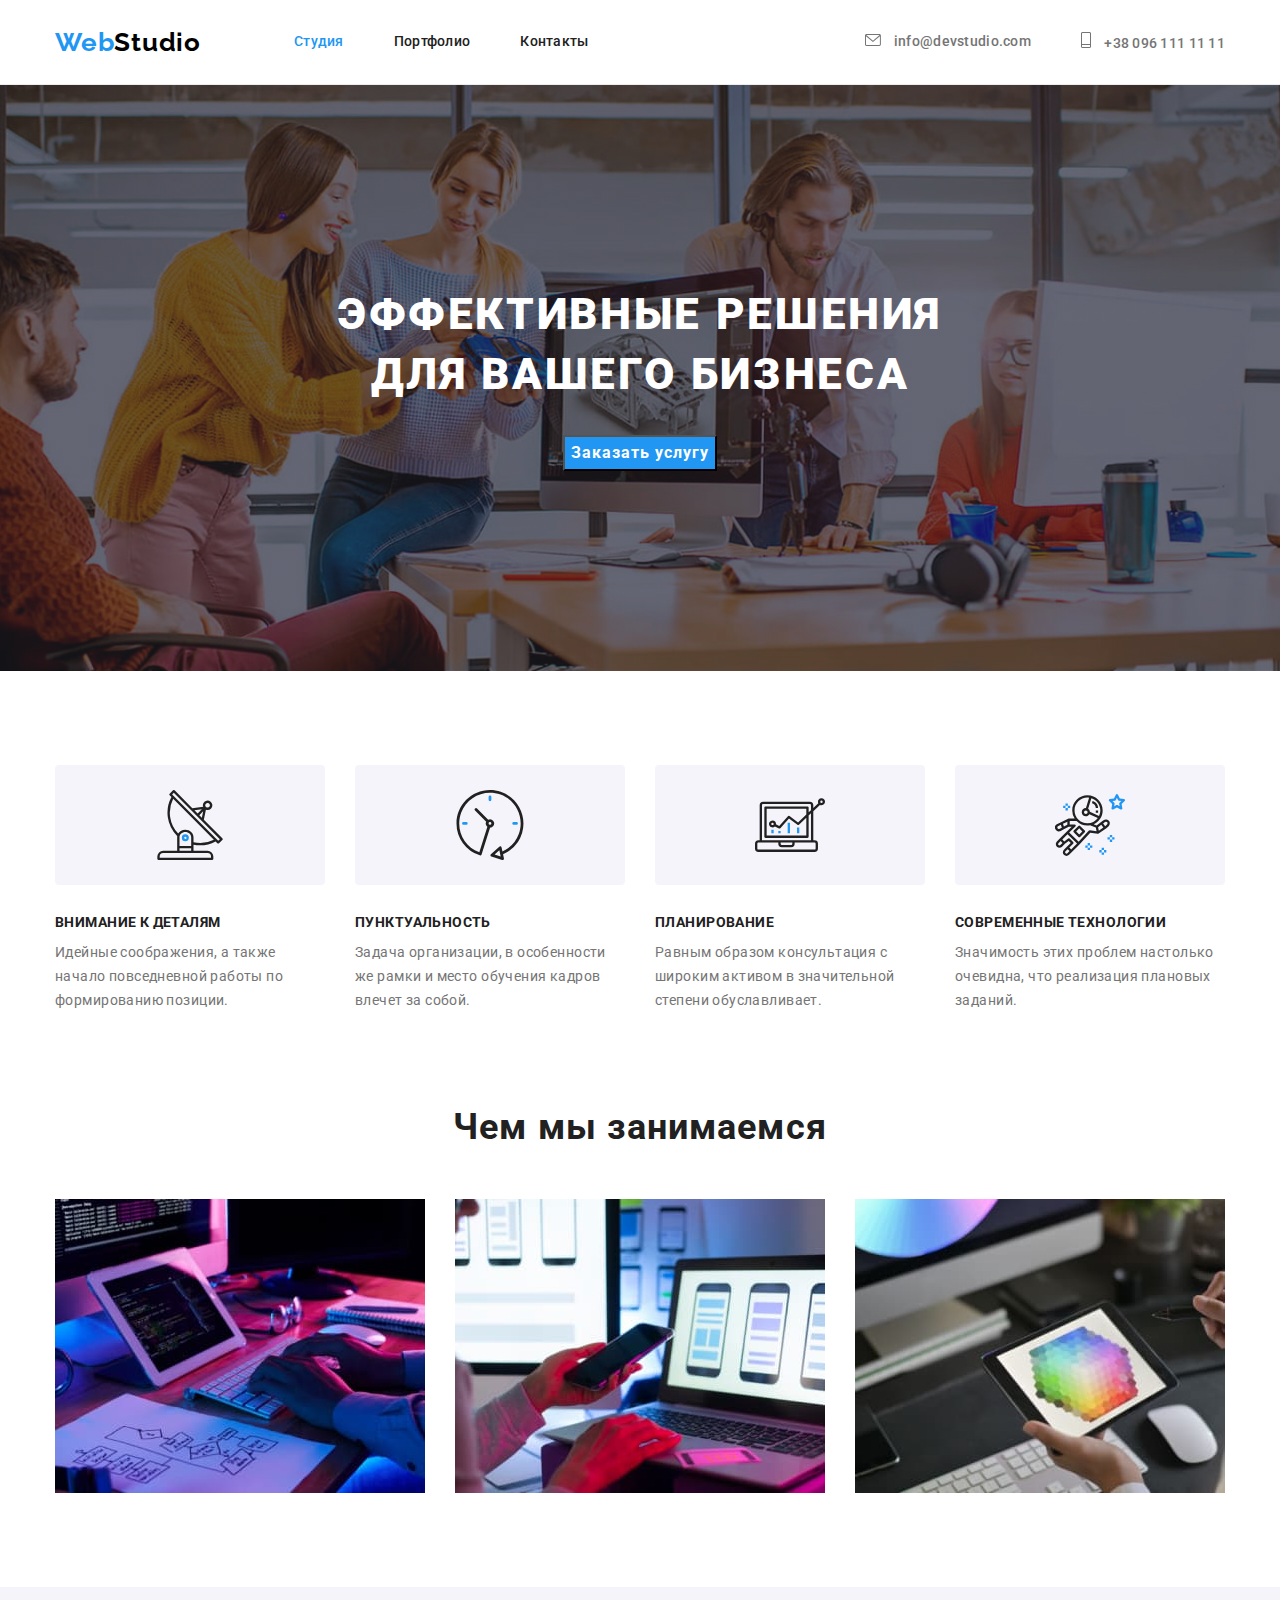
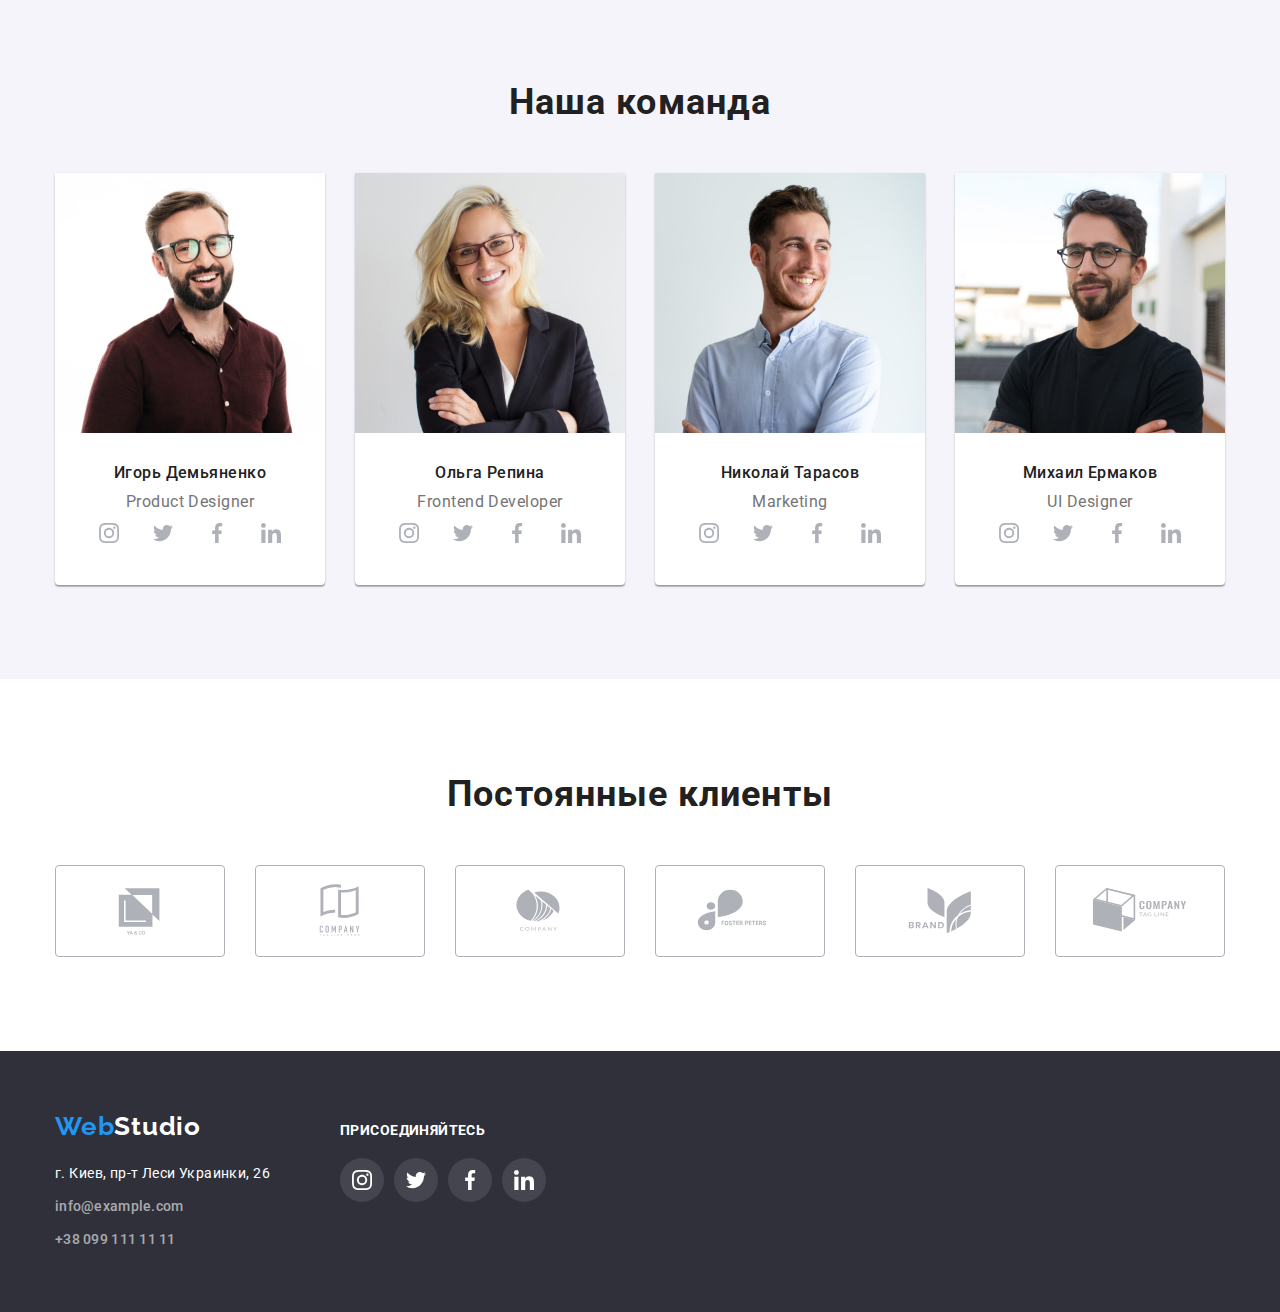
==== index.html @ 262cb68c "початковий" ====
<!DOCTYPE html>
<html lang="ru">
  <head>
    <meta charset="UTF-8" />
    <meta http-equiv="X-UA-Compatible" content="IE=edge" />
    <meta name="viewport" content="width=device-width, initial-scale=1.0" />
    <title>Студия</title>

    <link rel="preconnect" href="https://fonts.googleapis.com" />
    <link rel="preconnect" href="https://fonts.gstatic.com" crossorigin />
    <link
      href="https://fonts.googleapis.com/css2?family=Raleway:wght@700&family=Roboto:wght@400;500;700;900&display=swap"
      rel="stylesheet"
    />
    <link
      rel="stylesheet"
      href="https://cdnjs.cloudflare.com/ajax/libs/modern-normalize/1.1.0/modern-normalize.min.css"
    />
    <link rel="stylesheet" href="./css/styles.css" />
  </head>
  <body>
    <!--------- Header-------- -->
    <header class="header">
      <div class="container header-container">
        <a class="logo" href="./index.html"
          >Web<span class="web-header">Studio</span>
        </a>

        <nav class="header-nav">
          <ul class="site-nav">
            <li class="item-nav">
              <a class="link current" href="/">Студия</a>
            </li>
            <li class="item-nav">
              <a class="link" href="./portfolio.html">Портфолио</a>
            </li>
            <li class="item-nav"><a class="link" href="/">Контакты</a></li>
          </ul>
        </nav>

        <ul class="auth-cont">
          <li class="item-nav">
            <a class="link" href="info@devstudio.com">
              <svg class="auth-icon" width="16" height="12">
                <use href="./img/sprite.svg#envelope"></use>
              </svg>
              info@devstudio.com
            </a>
          </li>
          <li class="item-nav">
            <a class="link" href="/">
              <svg class="auth-icon" width="10" height="16">
                <use href="./img/sprite.svg#phone"></use>
              </svg>
              +38 096 111 11 11
            </a>
          </li>
        </ul>
      </div>
    </header>
    <!-------------- hero---------- -->
    <main>
      <section class="hero section">
        <div class="container">
          <h1 class="title-hero">Эффективные решения для вашего бизнеса</h1>
          <button class="btn-hero" type="button">Заказать услугу</button>
        </div>
      </section>

      <!-- -------Наши приимущества------- -->

      <section class="prior section">
        <div class="container">
          <!--скрити заголовок h2 за допомогою CSS-->
          <h2 class="hide">Наши приимущества</h2>
          <ul class="list">
            <li class="list__item">
              <div class="icon-bg">
                <svg class="icon-prior" width="70" height="70">
                  <use href="./img/sprite.svg#antenna"></use>
                </svg>
              </div>
              <h3 class="title-prior">Внимание к деталям</h3>
              <p class="title-description">
                Идейные соображения, а также начало повседневной работы по
                формированию позиции.
              </p>
            </li>
            <li class="list__item">
              <div class="icon-bg">
                <svg class="icon-prior" width="70" height="70">
                  <use href="./img/sprite.svg#clock"></use>
                </svg>
              </div>
              <h3 class="title-prior">Пунктуальность</h3>
              <p class="title-description">
                Задача организации, в особенности же рамки и место обучения
                кадров влечет за собой.
              </p>
            </li>
            <li class="list__item">
              <div class="icon-bg">
                <svg class="icon-prior" width="70" height="70">
                  <use href="./img/sprite.svg#diagram"></use>
                </svg>
              </div>
              <h3 class="title-prior">Планирование</h3>
              <p class="title-description">
                Равным образом консультация с широким активом в значительной
                степени обуславливает.
              </p>
            </li>
            <li class="list__item">
              <div class="icon-bg">
                <svg class="icon-prior" width="70" height="70">
                  <use href="./img/sprite.svg#astronaut"></use>
                </svg>
              </div>
              <h3 class="title-prior">Современные технологии</h3>
              <p class="title-description">
                Значимость этих проблем настолько очевидна, что реализация
                плановых заданий.
              </p>
            </li>
          </ul>
        </div>
      </section>
      <!---------  Чем мы занимаемся--------->
      <section class="our-work section">
        <div class="container">
          <h2 class="title-section">Чем мы занимаемся</h2>
          <ul class="list">
            <li class="item-title">
              <img
                src="./img/services/img1.jpeg"
                alt="Десктопные приложения"
                width="370"
              />
            </li>
            <li class="item-title">
              <img
                src="./img/services/img2.jpeg"
                alt="Мобильные приложения"
                width="370"
              />
            </li>
            <li class="item-title">
              <img
                src="./img/services/img3.jpeg"
                alt="Дизайнерские решения"
                width="370"
              />
            </li>
          </ul>
        </div>
      </section>
      <!-- -----------Наша команда---------- -->
      <section class="team">
        <div class="container">
          <h2 class="title-section">Наша команда</h2>
          <ul class="list">
            <li class="item-team">
              <img
                class="img-item-team"
                src="./img/team/pd.jpeg"
                alt="фото Игоря Демьяненко"
                width="270"
              />
              <div class="name-position">
                <h3 class="team-name">Игорь Демьяненко</h3>
                <p class="position" lang="en">Product Designer</p>
                <ul class="socials list">
                  <li class="socials-item">
                    <a
                      class="socials-link socials-link-instagram link"
                      href=""
                      aria-label="Instagram"
                    >
                      <svg class="socials-icon" width="20" height="20">
                        <use href="./img/sprite.svg#instagram"></use>
                      </svg>
                    </a>
                  </li>
                  <li class="socials-item">
                    <a
                      class="socials-link socials-link-twitter link"
                      href=""
                      aria-label="Twitter"
                    >
                      <svg class="socials-icon" width="20" height="20">
                        <use href="./img/sprite.svg#twitter"></use>
                      </svg>
                    </a>
                  </li>
                  <li class="socials-item">
                    <a
                      class="socials-link socials-link-facebook link"
                      href=""
                      aria-label="Facebook"
                    >
                      <svg class="socials-icon" width="20" height="20">
                        <use href="./img/sprite.svg#facebook"></use>
                      </svg>
                    </a>
                  </li>
                  <li class="socials-item">
                    <a
                      class="socials-link socials-link-linkedin link"
                      href=""
                      aria-label="Linkedin"
                    >
                      <svg class="socials-icon" width="20" height="20">
                        <use href="./img/sprite.svg#linkedin"></use>
                      </svg>
                    </a>
                  </li>
                </ul>
              </div>
            </li>
            <li class="item-team">
              <img
                class="img-item-team"
                src="./img/team/fd.jpeg"
                alt="фото Ольги Репиной"
                width="270"
              />
              <div class="name-position">
                <h3 class="team-name">Ольга Репина</h3>
                <p class="position" lang="en">Frontend Developer</p>
                <ul class="socials list">
                  <li class="socials-item">
                    <a
                      class="socials-link socials-link-instagram link"
                      href=""
                      aria-label="Instagram"
                    >
                      <svg class="socials-icon" width="20" height="20">
                        <use href="./img/sprite.svg#instagram"></use>
                      </svg>
                    </a>
                  </li>
                  <li class="socials-item">
                    <a
                      class="socials-link socials-link-twitter link"
                      href=""
                      aria-label="Twitter"
                    >
                      <svg class="socials-icon" width="20" height="20">
                        <use href="./img/sprite.svg#twitter"></use>
                      </svg>
                    </a>
                  </li>
                  <li class="socials-item">
                    <a
                      class="socials-link socials-link-facebook link"
                      href=""
                      aria-label="Facebook"
                    >
                      <svg class="socials-icon" width="20" height="20">
                        <use href="./img/sprite.svg#facebook"></use>
                      </svg>
                    </a>
                  </li>
                  <li class="socials-item">
                    <a
                      class="socials-link socials-link-linkedin link"
                      href=""
                      aria-label="Linkedin"
                    >
                      <svg class="socials-icon" width="20" height="20">
                        <use href="./img/sprite.svg#linkedin"></use>
                      </svg>
                    </a>
                  </li>
                </ul>
              </div>
            </li>
            <li class="item-team">
              <img
                class="img-item-team"
                src="./img/team/mk.jpeg"
                alt="фото Николая Тарасова"
                width="270"
              />
              <div class="name-position">
                <h3 class="team-name">Николай Тарасов</h3>
                <p class="position" lang="en">Marketing</p>
                <ul class="socials list">
                  <li class="socials-item">
                    <a
                      class="socials-link socials-link-instagram link"
                      href=""
                      aria-label="Instagram"
                    >
                      <svg class="socials-icon" width="20" height="20">
                        <use href="./img/sprite.svg#instagram"></use>
                      </svg>
                    </a>
                  </li>
                  <li class="socials-item">
                    <a
                      class="socials-link socials-link-twitter link"
                      href=""
                      aria-label="Twitter"
                    >
                      <svg class="socials-icon" width="20" height="20">
                        <use href="./img/sprite.svg#twitter"></use>
                      </svg>
                    </a>
                  </li>
                  <li class="socials-item">
                    <a
                      class="socials-link socials-link-facebook link"
                      href=""
                      aria-label="Facebook"
                    >
                      <svg class="socials-icon" width="20" height="20">
                        <use href="./img/sprite.svg#facebook"></use>
                      </svg>
                    </a>
                  </li>
                  <li class="socials-item">
                    <a
                      class="socials-link socials-link-linkedin link"
                      href=""
                      aria-label="Linkedin"
                    >
                      <svg class="socials-icon" width="20" height="20">
                        <use href="./img/sprite.svg#linkedin"></use>
                      </svg>
                    </a>
                  </li>
                </ul>
              </div>
            </li>
            <li class="item-team">
              <img
                class="img-item-team"
                src="./img/team/ui.jpeg"
                alt="фото Михаила Ермакова"
                width="270"
              />
              <div class="name-position">
                <h3 class="team-name">Михаил Ермаков</h3>
                <p class="position" lang="en">UI Designer</p>
                <ul class="socials list">
                  <li class="socials-item">
                    <a
                      class="socials-link socials-link-instagram link"
                      href=""
                      aria-label="Instagram"
                    >
                      <svg class="socials-icon" width="20" height="20">
                        <use href="./img/sprite.svg#instagram"></use>
                      </svg>
                    </a>
                  </li>
                  <li class="socials-item">
                    <a
                      class="socials-link socials-link-twitter link"
                      href=""
                      aria-label="Twitter"
                    >
                      <svg class="socials-icon" width="20" height="20">
                        <use href="./img/sprite.svg#twitter"></use>
                      </svg>
                    </a>
                  </li>
                  <li class="socials-item">
                    <a
                      class="socials-link socials-link-facebook link"
                      href=""
                      aria-label="Facebook"
                    >
                      <svg class="socials-icon" width="20" height="20">
                        <use href="./img/sprite.svg#facebook"></use>
                      </svg>
                    </a>
                  </li>
                  <li class="socials-item">
                    <a
                      class="socials-link socials-link-linkedin link"
                      href=""
                      aria-label="Linkedin"
                    >
                      <svg class="socials-icon" width="20" height="20">
                        <use href="./img/sprite.svg#linkedin"></use>
                      </svg>
                    </a>
                  </li>
                </ul>
              </div>
            </li>
          </ul>
        </div>
      </section>
      <!-- Постоянные клиенты -->
      <section class="clients section">
        <div class="container">
          <h2 class="title-section">Постоянные клиенты</h2>
          <ul class="clients-list list">
            <li class="clients-item">
              <a class="clients-link link" href="">
                <svg class="clients-logo" width="106" height="60">
                  <use href="./img/sprite.svg#logo"></use>
                </svg>
              </a>
            </li>
            <li class="clients-item">
              <a class="clients-link link" href="">
                <svg class="clients-logo" width="106" height="60">
                  <use href="./img/sprite.svg#logo1"></use>
                </svg>
              </a>
            </li>
            <li class="clients-item">
              <a class="clients-link link" href="">
                <svg class="clients-logo" width="106" height="60">
                  <use href="./img/sprite.svg#logo2"></use>
                </svg>
              </a>
            </li>
            <li class="clients-item">
              <a class="clients-link link" href="">
                <svg class="clients-logo" width="106" height="60">
                  <use href="./img/sprite.svg#logo3"></use>
                </svg>
              </a>
            </li>
            <li class="clients-item">
              <a class="clients-link link" href="">
                <svg class="clients-logo" width="106" height="60">
                  <use href="./img/sprite.svg#logo4"></use>
                </svg>
              </a>
            </li>
            <li class="clients-item">
              <a class="clients-link link" href="">
                <svg class="clients-logo" width="106" height="60">
                  <use href="./img/sprite.svg#logo5"></use>
                </svg>
              </a>
            </li>
          </ul>
        </div>
      </section>
    </main>
    <!-- ------Footer------ -->
    <footer class="footer">
      <div class="container footer-flex">
        <div class="footer-contacts">
          <a class="logo down" href="/"
            >Web<span class="web-footer">Studio</span>
          </a>

          <address class="address">г. Киев, пр-т Леси Украинки, 26</address>

          <ul class="footer-link">
            <li class="item-footer">
              <a class="link" href="info@example.com">info@example.com</a>
            </li>
            <li class="item-footer">
              <a class="link" href="tel:+380991111111">+38 099 111 11 11</a>
            </li>
          </ul>
        </div>
        <div class="footer-social">
          <p class="footer-text">ПРИСОЕДИНЯЙТЕСЬ</p>
          <ul class="footer-social-list list">
            <li class="footer-socials-item">
              <a
                class="socials-link socials-link-instagram link"
                href=""
                aria-label="Instagram"
              >
                <svg class="footer-socials-icon" width="20" height="20">
                  <use href="./img/sprite.svg#instagram"></use>
                </svg>
              </a>
            </li>
            <li class="footer-socials-item">
              <a
                class="socials-link socials-link-twitter link"
                href=""
                aria-label="Twitter"
              >
                <svg class="footer-socials-icon" width="20" height="20">
                  <use href="./img/sprite.svg#twitter"></use>
                </svg>
              </a>
            </li>
            <li class="footer-socials-item">
              <a
                class="socials-link socials-link-facebook link"
                href=""
                aria-label="Facebook"
              >
                <svg class="footer-socials-icon" width="20" height="20">
                  <use href="./img/sprite.svg#facebook"></use>
                </svg>
              </a>
            </li>
            <li class="footer-socials-item">
              <a
                class="socials-link socials-link-linkedin link"
                href=""
                aria-label="Linkedin"
              >
                <svg class="footer-socials-icon" width="20" height="20">
                  <use href="./img/sprite.svg#linkedin"></use>
                </svg>
              </a>
            </li>
          </ul>
        </div>
      </div>
    </footer>
  </body>
</html>
---- css/styles.css ----
:root {
  --primary-text-color: #212121;
  --secondary-text-color: #757575;
  --accent-color: #2196f3;
  --main-bg: #ffffff;
  --secondary-light-bg: #f5f4fa;
  --icon-color: #afb1b8;
}

body {
  background: #fff;
  color: var(--primary-text-color);
  font-family: "Roboto", sans-serif;
}

h1,
h2,
h3,
h4,
h5,
h6,
ul,
p {
  margin: 0;
  padding: 0;
}
ul {
  list-style: none;
}
img {
  display: block;
  max-width: 100%;
  height: auto;
}

/* 
 основний колір тексту #212121 
 вторичний колір тексту #757575
 основний фон білий #FFFFFF
 акцент #2196F3
 колір футера контактів #FFFFFF99 
 фон герой #2F303A;
 фон хедер #FFFFFF;
 основний фон(наша команда)  #F5F4FA
 фон футер  #2F303A
 фон іконки: #AFB1B8;

 font-family: 'Raleway', sans-serif;

 address: rgba(255, 255, 255, 0.6);

 */

.container {
  width: 1200px;

  padding-left: 15px;
  padding-right: 15px;

  margin-left: auto;
  margin-right: auto;
}

/* ******** Header *********/
.header {
  border-bottom: 1px solid #ececec;
}

.header-container {
  display: flex;
  align-items: center;
}
.logo {
  font-family: "Raleway";
  font-weight: 700;
  font-size: 26px;
  line-height: 1.19;
  letter-spacing: 0.03em;
  color: var(--accent-color);
  text-decoration: none;
  margin-right: 93px;
}

.site-nav {
  display: flex;
  align-items: center;
}

.item-nav {
  margin-right: 50px;
}
.item-nav .link {
  display: inline-block;
  padding: 32px 0;
}
.item-nav:last-child {
  margin-right: 0;
}

.auth-cont {
  display: flex;
  align-items: center;
  margin-left: auto;
}
.auth-icon {
  margin-right: 10px;
  fill: currentColor;
}
/* ********Sections********* */
.section {
  padding: 94px 0;
}

.link {
  font-family: inherit;

  font-weight: 500;
  font-size: 14px;
  line-height: 1.14;
  letter-spacing: 0.02em;

  color: var(--primary-text-color);
  text-decoration: none;
}

.auth-cont .link {
  color: var(--secondary-text-color);
}
.site-nav .link.current {
  color: var(--accent-color);
}
/* **********Hero*********** */
.hero {
  background-color: #2f303a;
  padding: 200px 0;
  text-align: center;
  max-width: 1600px;
  height: auto;
  margin-left: auto;
  margin-right: auto;

  background-image: linear-gradient(
      to right,
      rgba(47, 48, 58, 0.4),
      rgba(47, 48, 58, 0.4)
    ),
    url(../img/hero/bg-hero.jpeg);

  background-repeat: no-repeat;
  background-position: center;
  background-size: cover;
}

.hero .container {
  color: #ffffff;
}

.title-hero {
  max-width: 696px;
  font-weight: 900;
  font-size: 44px;
  line-height: 1.36;

  letter-spacing: 0.06em;
  text-transform: uppercase;

  margin-bottom: 30px;

  margin-right: auto;
  margin-left: auto;
}
/* ********Button hero******** */
.btn-hero {
  color: #ffffff;
  background-color: var(--accent-color);
  font-weight: 700;
  font-size: 16px;
  line-height: 1.88;
  letter-spacing: 0.06em;
}
.btn-hero:hover {
  background: #188ce8;
}
.btn-hero:focus {
  background: #188ce8;
}
.hide {
  display: none;
}
/* ********* Наши приимущества ************ */
.prior {
  font-size: 14px;
  line-height: 1.14;
  letter-spacing: 0.03em;
  padding-bottom: 0;
}
.list {
  display: flex;
}

.list__item {
  width: 25%;
  margin-right: 30px;
}
.list__item:last-child {
  margin-right: 0;
}

.icon-bg {
  height: 120px;
  background-color: var(--secondary-light-bg);
  margin-bottom: 30px;
  display: flex;
  align-items: center;
  justify-content: center;
  border-radius: 4px;
}

.list li .title-prior {
  font-weight: 700;

  text-transform: uppercase;

  font-size: 14px;
  line-height: 1.14;
  letter-spacing: 0.03em;
  margin-bottom: 10px;
}
.title-description {
  line-height: 1.71;
  color: var(--secondary-text-color);
}
/* **********Чем мы занимаемся********** */
.title-section {
  font-weight: 700;
  line-height: 1.17;
  text-align: center;
  letter-spacing: 0.03em;
  font-size: 36px;
  margin-bottom: 50px;
}

.item-title {
  margin-right: 30px;
}
.item-title:last-child {
  margin-right: 0;
}
/* *********Наша команда********** */
.team {
  background: var(--secondary-light-bg);
  font-size: 16px;
  line-height: 1.19;

  letter-spacing: 0.03em;
  padding: 94px 0;
}
.name-position {
  padding-top: 30px;
  padding-bottom: 30px;
}

.team-name {
  font-weight: 500;
  font-size: 16px;
  line-height: 1.19;

  text-align: center;
  letter-spacing: 0.03em;
  margin-bottom: 10px;
}
.position {
  color: var(--secondary-text-color);
  line-height: 1.19;

  text-align: center;
  letter-spacing: 0.03em;
}
.item-team {
  background: #ffffff;
  box-shadow: 0px 1px 3px rgba(0, 0, 0, 0.12), 0px 1px 1px rgba(0, 0, 0, 0.14),
    0px 2px 1px rgba(0, 0, 0, 0.2);
  border-radius: 0px 0px 4px 4px;

  margin-right: 30px;
}
.item-team:last-child {
  margin-right: 0;
}
.socials {
  display: flex;
  justify-content: center;
}

.socials-item:not(:last-child) {
  margin-right: 10px;
}

.socials-link {
  display: flex;
  width: 100%;
  align-items: center;
  justify-content: center;
  fill: var(--icon-color);

  width: 44px;
  height: 44px;
  display: flex;
  background-color: rgba(255, 255, 255, 0.1);
  border-radius: 50%;
  justify-content: center;
  align-items: center;
}

.socials-item {
  display: flex;
  justify-content: center;
  align-items: center;
  width: 44px;
  height: 44px;
  padding: 0px;
  border: none;

  background-color: var(--main-bg);
  border-radius: 50%;

  background-repeat: no-repeat;
  background-size: 20px;
  background-position: center;
  color: var(--icon-color);
}

.socials-icon {
  fill: var(--icon-color);
}

.socials-link:hover,
.socials-link:focus {
  background-color: var(--accent-color);
}

.socials-link:hover .socials-icon,
.socials-link:focus .socials-icon {
  fill: var(--main-bg);
}

/***** Постоянные клиенты ******/
.clients-list {
  display: flex;
}

.clients-item:not(:last-child) {
  margin-right: 30px;
}

.clients-link {
  display: flex;
  width: 170px;
  height: 92px;
  justify-content: center;
  align-items: center;
  color: var(--icon-color);
  border: 1px solid var(--icon-color);
  border-radius: 4px;
  cursor: pointer;
}

.clients-logo {
  width: 106px;
  height: 60px;
  fill: currentColor;
}

.clients-link:hover,
.clients-link:focus {
  color: var(--accent-color);
  border: 1px solid var(--accent-color);
}
/* ***********Footer********* */
.footer {
  background-color: #2f303a;
  font-size: 14px;
  line-height: 1.71;

  letter-spacing: 0.03em;
  padding-top: 60px;
  padding-bottom: 60px;
}
.footer-flex {
  display: flex;
  align-items: baseline;
}
.footer-text {
  font-weight: 700;

  line-height: 1.16;
  text-transform: uppercase;
  color: #ffffff;
  margin-bottom: 20px;
}
.footer-social {
  margin-left: 70px;
}

.footer-social-list {
  display: flex;
  justify-content: center;
}

.footer-socials-item:not(:last-child) {
  margin-right: 10px;
}
.footer-socials-icon {
  width: 20px;
  height: 20px;
  fill: #ffffff;
}
.web-header {
  color: #000000;
}
.web-footer {
  color: #ffffff;
}
.down {
  display: block;
  margin-bottom: 20px;
  margin-right: 0;
}
.footer-link .link {
  color: rgba(255, 255, 255, 0.6);
}
.address {
  font-style: normal;
  font-weight: 400;
  color: #ffffff;
  margin-bottom: 9px;
}

.item-footer:not(:last-child) {
  margin-bottom: 9px;
}

.link:hover {
  color: var(--accent-color);
}
.link:focus {
  color: var(--accent-color);
}

/* ******Портфоліо***** */
.btn {
  color: var(--primary-text-color);
  cursor: pointer;
  background-color: #f5f4fa;

  border-radius: 4px;
  font-family: inherit;
  font-weight: 500;
  font-size: 16px;
  line-height: 1.6;

  letter-spacing: 0.03em;
  padding: 6px 22px;
  border: none;
}

.btn:hover {
  color: #ffffff;
  background-color: var(--accent-color);
  box-shadow: 0px 4px 4px rgba(0, 0, 0, 0.15);
}

.btn:focus {
  color: #ffffff;
  background-color: var(--accent-color);
  box-shadow: 0px 4px 4px rgba(0, 0, 0, 0.15);
}

.btn-list {
  display: flex;
  justify-content: center;
  margin-bottom: 50px;
}
.btn-list .item-btn {
  margin-right: 8px;
}
.btn-list .item-btn:last-child {
  margin-right: 0;
}
.example {
  font-weight: 700;
  font-size: 18px;
  line-height: 2;
  letter-spacing: 0.06em;
}
.example-name {
  line-height: 1.9;
  letter-spacing: 0.03em;
  margin-top: 4px;

  color: var(--secondary-text-color);
}
.list-works {
  display: flex;
  flex-wrap: wrap;
  margin-top: -30px;
  margin-left: -30px;
}

.work-example {
  flex-basis: calc(100% / 3-30px);
  margin-top: 30px;
  margin-left: 30px;
}
.work-example-link {
  display: block;
}
.work-example-link:hover,
.work-example-link:focus {
  box-shadow: 0px 1px 1px rgba(0, 0, 0, 0.12), 0px 4px 4px rgba(0, 0, 0, 0.06),
    1px 4px 6px rgba(0, 0, 0, 0.16);
}
.card-content {
  padding: 20px 24px;
  border-right: 1px solid #eeeeee;
  border-left: 1px solid #eeeeee;
  border-bottom: 1px solid #eeeeee;
}
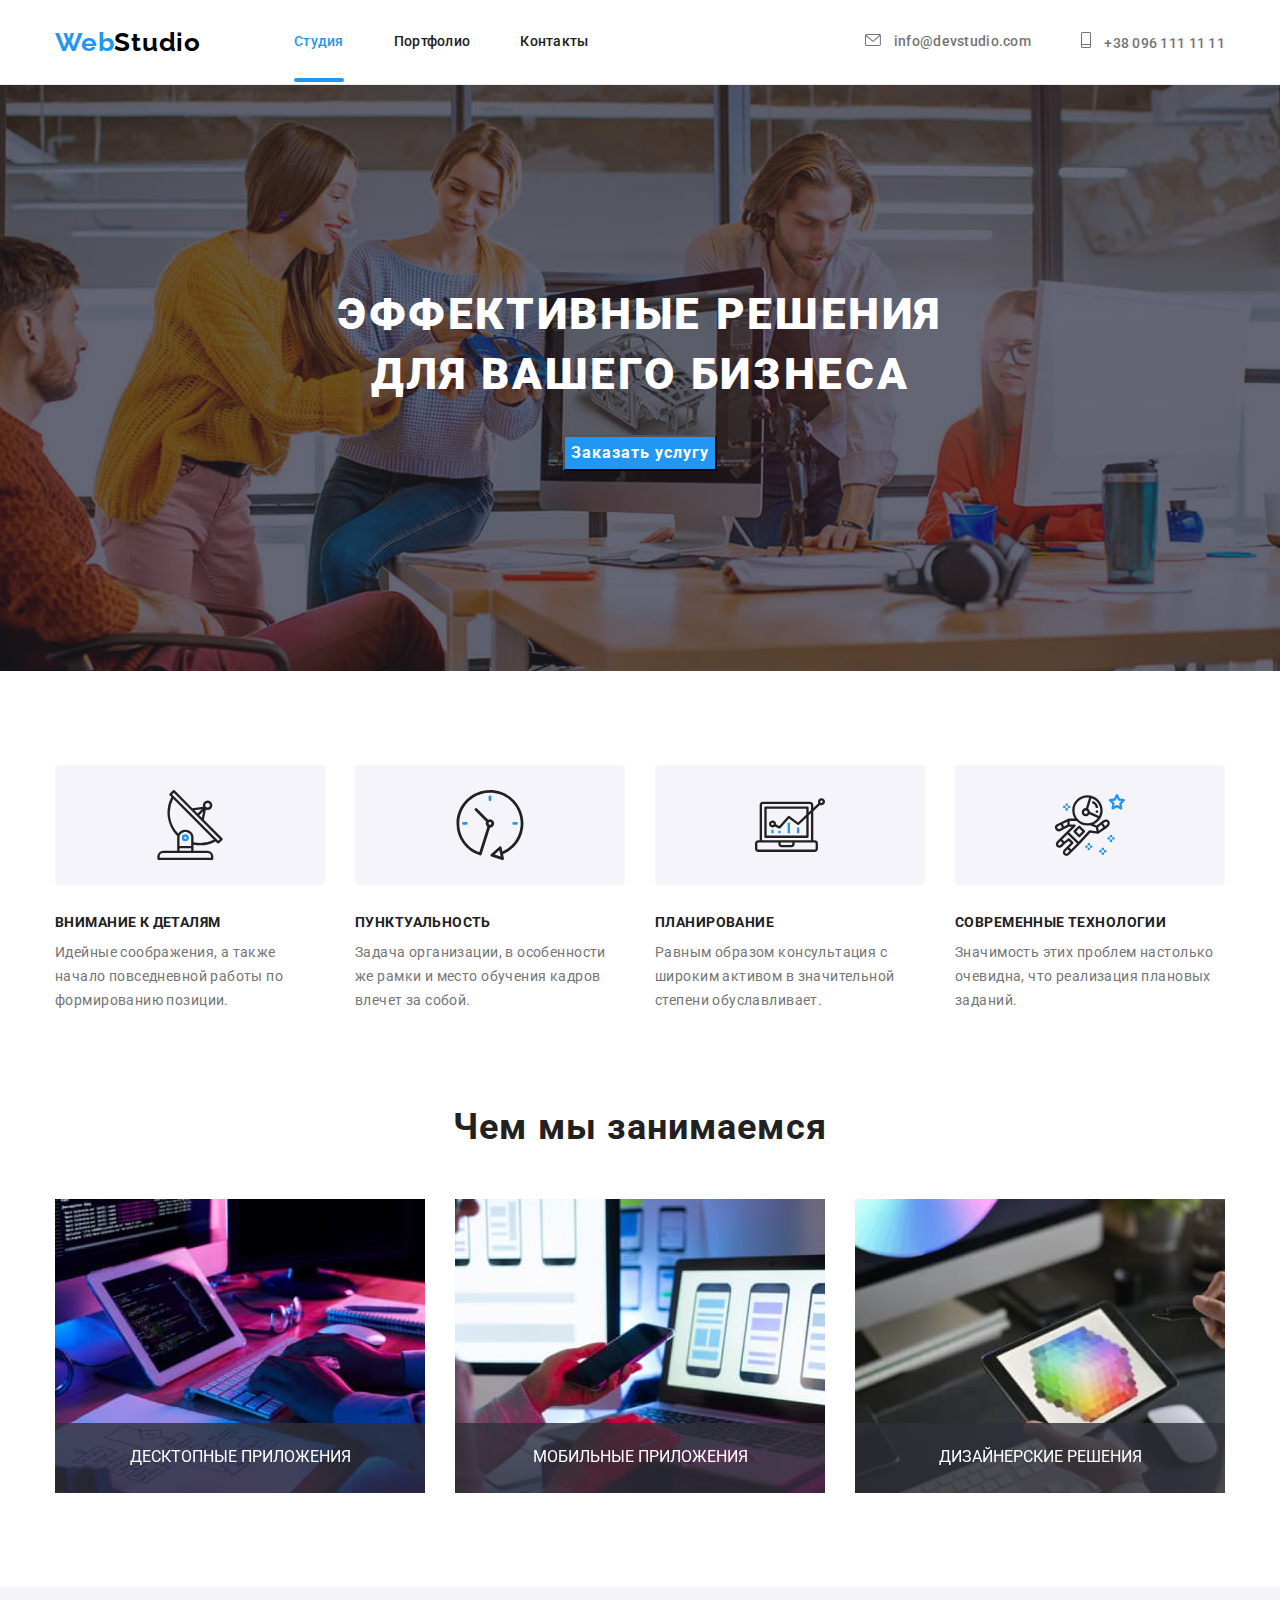
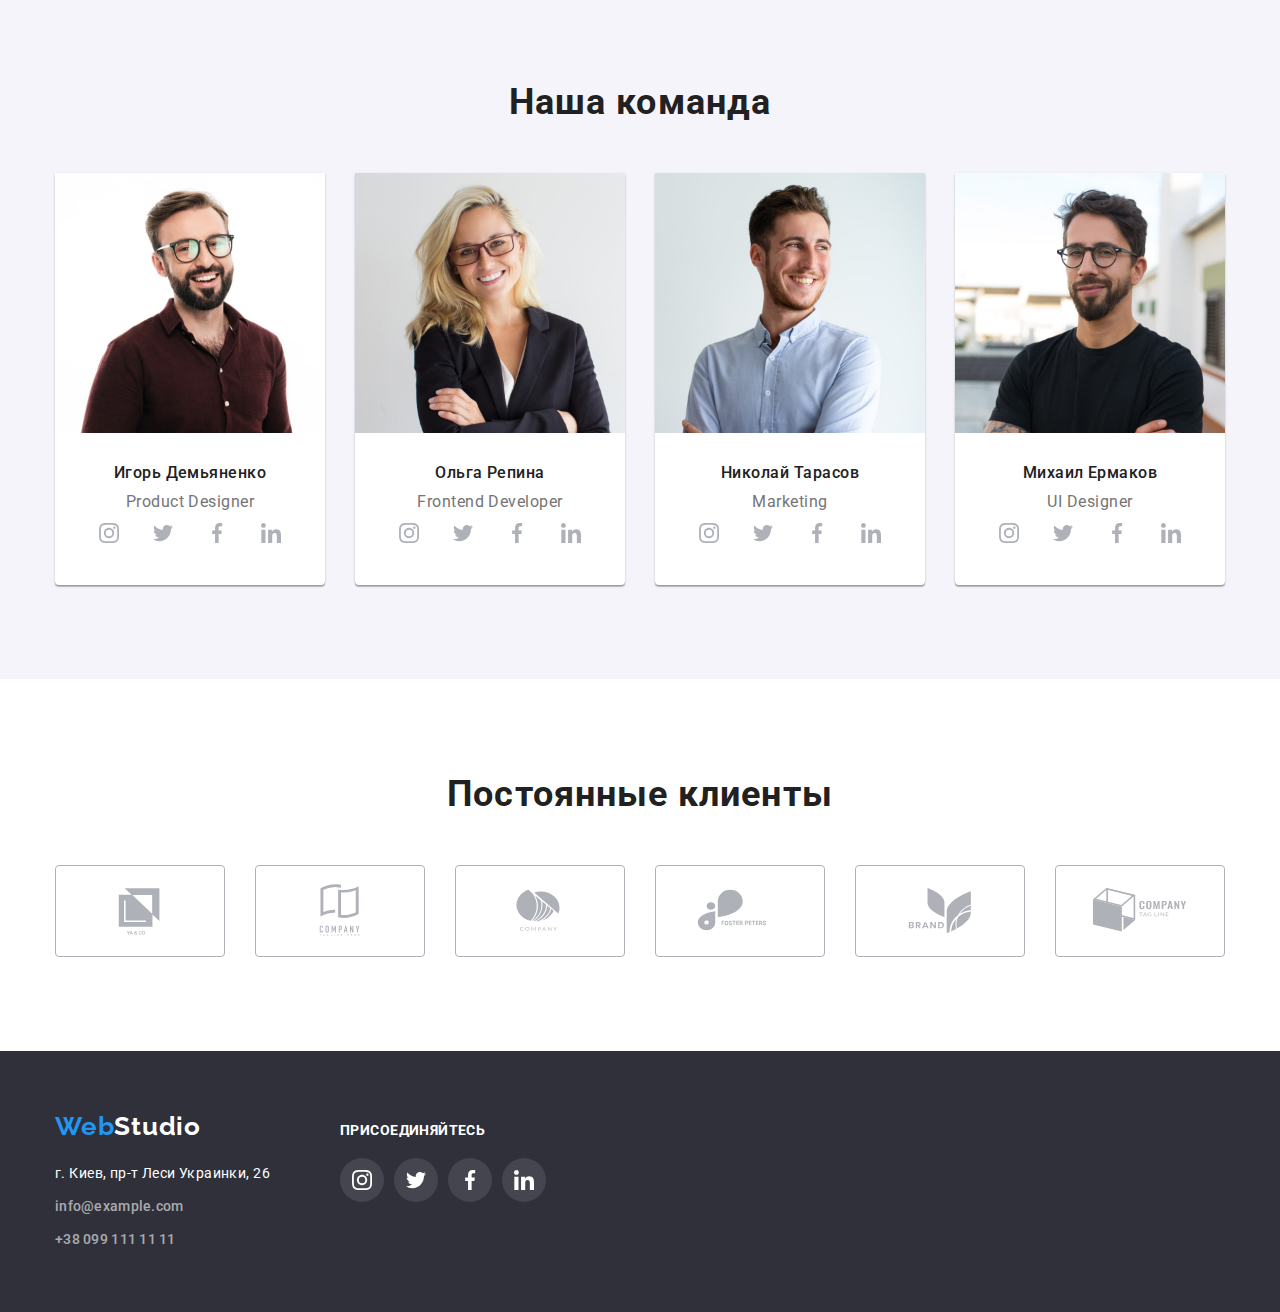
==== commit 5a25cd3e: "модальне вікно і текст з фоном" ====
--- a/index.html
+++ b/index.html
@@ -29,12 +29,16 @@
         <nav class="header-nav">
           <ul class="site-nav">
             <li class="item-nav">
-              <a class="link current" href="/">Студия</a>
+              <a class="item-nav-link link current" href="/">Студия</a>
             </li>
             <li class="item-nav">
-              <a class="link" href="./portfolio.html">Портфолио</a>
-            </li>
-            <li class="item-nav"><a class="link" href="/">Контакты</a></li>
+              <a class="item-nav-link link" href="./portfolio.html"
+                >Портфолио</a
+              >
+            </li>
+            <li class="item-nav">
+              <a class="item-nav-link link" href="/">Контакты</a>
+            </li>
           </ul>
         </nav>
 
@@ -63,7 +67,18 @@
       <section class="hero section">
         <div class="container">
           <h1 class="title-hero">Эффективные решения для вашего бизнеса</h1>
-          <button class="btn-hero" type="button">Заказать услугу</button>
+          <button data-modal-open class="btn-hero" type="button">
+            Заказать услугу
+          </button>
+          <div data-modal class="backdrop is-hidden">
+            <div class="modal">
+              <button class="modal-btn" data-modal-close>
+                <svg class="" width="18" height="18">
+                  <use href="./img/sprite.svg#close"></use>
+                </svg>
+              </button>
+            </div>
+          </div>
         </div>
       </section>
 
@@ -136,6 +151,9 @@
                 alt="Десктопные приложения"
                 width="370"
               />
+              <div class="thumb-work">
+                <p class="title-work">Десктопные приложения</p>
+              </div>
             </li>
             <li class="item-title">
               <img
@@ -143,6 +161,9 @@
                 alt="Мобильные приложения"
                 width="370"
               />
+              <div class="thumb-work">
+                <p class="title-work">Мобильные приложения</p>
+              </div>
             </li>
             <li class="item-title">
               <img
@@ -150,6 +171,9 @@
                 alt="Дизайнерские решения"
                 width="370"
               />
+              <div class="thumb-work">
+                <p class="title-work">Дизайнерские решения</p>
+              </div>
             </li>
           </ul>
         </div>
@@ -515,5 +539,6 @@
         </div>
       </div>
     </footer>
+    <script src="./js/modal.js"></script>
   </body>
 </html>
--- a/css/styles.css
+++ b/css/styles.css
@@ -97,6 +97,20 @@
   margin-right: 0;
 }
 
+.item-nav-link {
+  position: relative;
+}
+.item-nav-link.current::after {
+  content: " ";
+  position: absolute;
+  bottom: 0;
+  right: 0;
+  width: 100%;
+  height: 4px;
+  background-color: var(--accent-color);
+  border-radius: 2px;
+}
+
 .auth-cont {
   display: flex;
   align-items: center;
@@ -106,7 +120,7 @@
   margin-right: 10px;
   fill: currentColor;
 }
-/* ********Sections********* */
+
 .section {
   padding: 94px 0;
 }
@@ -187,6 +201,60 @@
 .hide {
   display: none;
 }
+
+.backdrop {
+  position: fixed;
+  top: 0;
+  left: 0;
+
+  width: 100%;
+  height: 100%;
+  background-color: rgba(0, 0, 0, 0.2);
+  opacity: 1;
+  transition: opacity 250ms cubic-bezier(0.4, 0, 0.2, 1);
+}
+.backdrop.is-hidden {
+  opacity: 0;
+  pointer-events: none;
+}
+.backdrop.is-hidden .modal {
+  transform: translate(-50%, -50%) scale(1.1);
+}
+.modal {
+  position: absolute;
+  top: 50%;
+  left: 50%;
+
+  width: 528px;
+  height: 581px;
+  transform: translate(-50%, -50%);
+  background-color: #ffffff;
+  box-shadow: 0px 1px 3px rgba(0, 0, 0, 0.12), 0px 1px 1px rgba(0, 0, 0, 0.14),
+    0px 2px 1px rgba(0, 0, 0, 0.2);
+  border-radius: 4px;
+  transform: translate(-50%, -50%) scale(1);
+  transition: transform 250ms cubic-bezier(0.4, 0, 0.2, 1);
+}
+
+.modal-btn {
+  position: absolute;
+  top: 8px;
+  right: 8px;
+  display: flex;
+  align-items: center;
+  justify-content: center;
+  padding: 0;
+  width: 30px;
+  height: 30px;
+  cursor: pointer;
+  border-radius: 50%;
+  border-width: 1px;
+  border-style: solid;
+  border-color: rgba(0, 0, 0, 0.1);
+  border-image: initial;
+  background-color: transparent;
+}
+
 /* ********* Наши приимущества ************ */
 .prior {
   font-size: 14px;
@@ -242,9 +310,24 @@
 
 .item-title {
   margin-right: 30px;
+  position: relative;
 }
 .item-title:last-child {
   margin-right: 0;
+}
+.thumb-work {
+  position: absolute;
+  width: 370px;
+  height: 70px;
+  background: rgba(47, 48, 58, 0.8);
+  display: flex;
+  justify-content: center;
+  align-items: center;
+  bottom: 0;
+}
+.title-work {
+  color: #ffffff;
+  text-transform: uppercase;
 }
 /* *********Наша команда********** */
 .team {
@@ -520,9 +603,48 @@
   box-shadow: 0px 1px 1px rgba(0, 0, 0, 0.12), 0px 4px 4px rgba(0, 0, 0, 0.06),
     1px 4px 6px rgba(0, 0, 0, 0.16);
 }
+
 .card-content {
   padding: 20px 24px;
   border-right: 1px solid #eeeeee;
   border-left: 1px solid #eeeeee;
   border-bottom: 1px solid #eeeeee;
 }
+
+.card-thumb {
+  position: relative;
+
+  overflow: hidden;
+}
+.card-thumb::before {
+  position: absolute;
+  display: inline-block;
+  content: "";
+  top: 0;
+  left: 0;
+  width: 100%;
+  height: 100%;
+  background-color: rgba(33, 150, 243, 0.9);
+  opacity: 0;
+  transform: translateY(100%);
+  transition: 250ms cubic-bezier(0.4, 0, 0.2, 1);
+}
+.work-example:hover .card-thumb::before {
+  opacity: 1;
+  transform: translateY(0);
+}
+
+.work-example:hover .card-descript {
+  opacity: 1;
+}
+
+.card-descript {
+  position: absolute;
+  top: 50%;
+  left: 50%;
+
+  transform: translate(-50%, -50%);
+  opacity: 0;
+
+  color: #ffffff;
+}
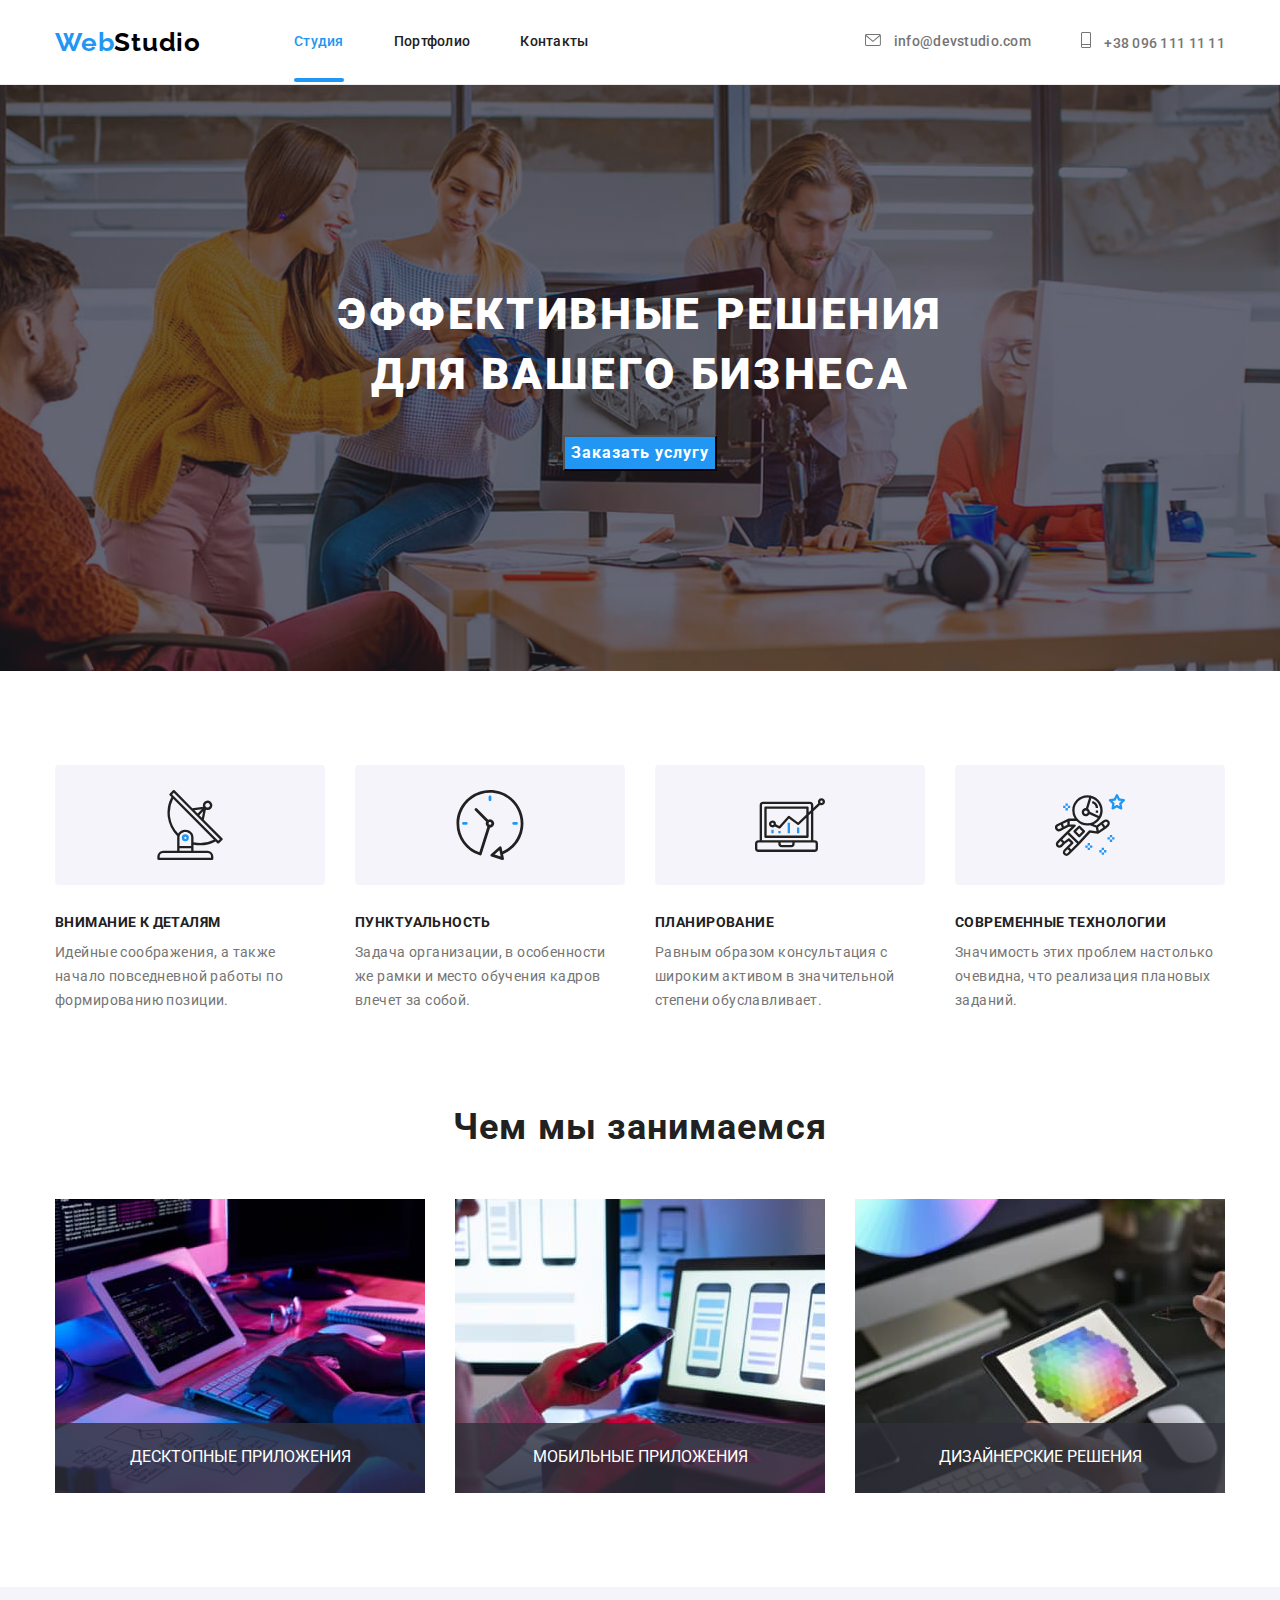
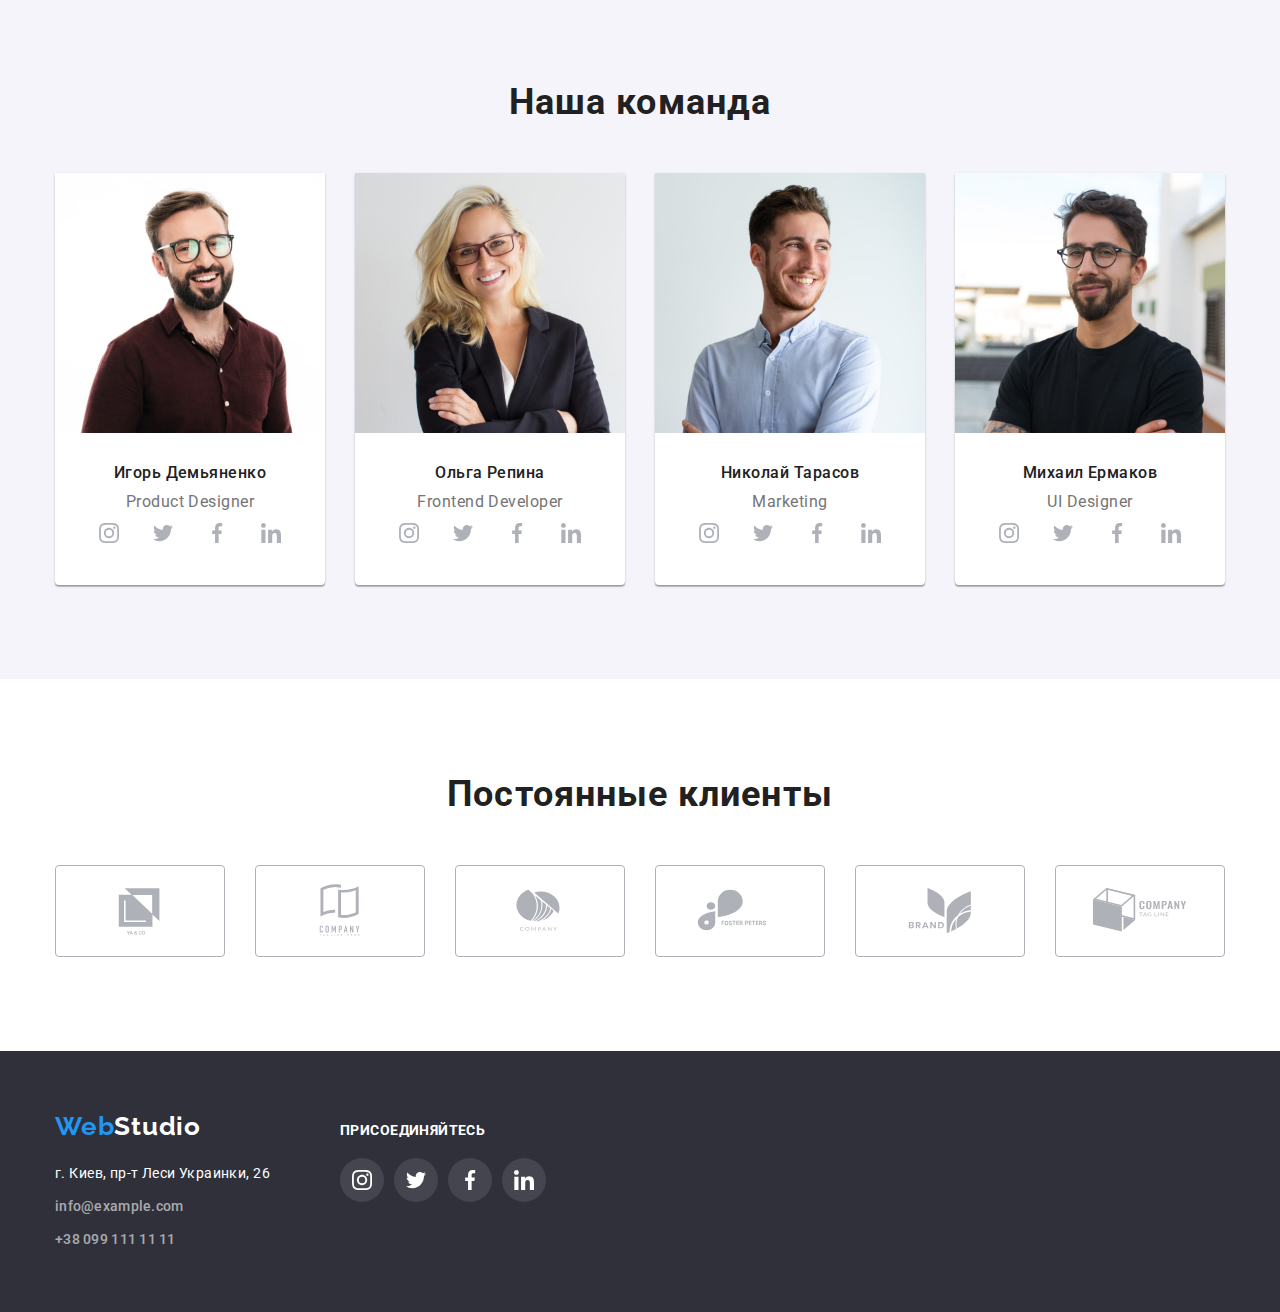
==== commit 18a46cff: "виправлення transition" ====
--- a/index.html
+++ b/index.html
@@ -204,7 +204,7 @@
                         <use href="./img/sprite.svg#instagram"></use>
                       </svg>
                     </a>
-                  </li>
+                  </li> 
                   <li class="socials-item">
                     <a
                       class="socials-link socials-link-twitter link"
--- a/css/styles.css
+++ b/css/styles.css
@@ -135,6 +135,7 @@
 
   color: var(--primary-text-color);
   text-decoration: none;
+  transition: 250ms cubic-bezier(0.4, 0, 0.2, 1);
 }
 
 .auth-cont .link {
@@ -191,13 +192,13 @@
   font-size: 16px;
   line-height: 1.88;
   letter-spacing: 0.06em;
-}
-.btn-hero:hover {
-  background: #188ce8;
-}
+  transition: 2250ms cubic-bezier(0.4, 0, 0.2, 1);
+}
+.btn-hero:hover,
 .btn-hero:focus {
   background: #188ce8;
 }
+
 .hide {
   display: none;
 }
@@ -211,14 +212,16 @@
   height: 100%;
   background-color: rgba(0, 0, 0, 0.2);
   opacity: 1;
-  transition: opacity 250ms cubic-bezier(0.4, 0, 0.2, 1);
+  transition: opacity 250ms cubic-bezier(0.4, 0, 0.2, 1),
+    visibility 250ms cubic-bezier(0.4, 0, 0.2, 1);
 }
 .backdrop.is-hidden {
   opacity: 0;
   pointer-events: none;
+  visibility: hidden;
 }
 .backdrop.is-hidden .modal {
-  transform: translate(-50%, -50%) scale(1.1);
+  transform: translate(-50%, -50%) scale(1);
 }
 .modal {
   position: absolute;
@@ -227,7 +230,7 @@
 
   width: 528px;
   height: 581px;
-  transform: translate(-50%, -50%);
+
   background-color: #ffffff;
   box-shadow: 0px 1px 3px rgba(0, 0, 0, 0.12), 0px 1px 1px rgba(0, 0, 0, 0.14),
     0px 2px 1px rgba(0, 0, 0, 0.2);
@@ -393,6 +396,8 @@
   border-radius: 50%;
   justify-content: center;
   align-items: center;
+  transition: color 250ms cubic-bezier(0.4, 0, 0.2, 1),
+    background-color 250ms cubic-bezier(0.4, 0, 0.2, 1);
 }
 
 .socials-item {
@@ -446,6 +451,8 @@
   border: 1px solid var(--icon-color);
   border-radius: 4px;
   cursor: pointer;
+  transition: color 250ms cubic-bezier(0.4, 0, 0.2, 1),
+    border-color 250ms cubic-bezier(0.4, 0, 0.2, 1);
 }
 
 .clients-logo {
@@ -523,14 +530,12 @@
   margin-bottom: 9px;
 }
 
-.link:hover {
-  color: var(--accent-color);
-}
+.link:hover,
 .link:focus {
   color: var(--accent-color);
 }
 
-/* ******Портфоліо***** */
+/* ***************************Портфоліо***** *********************************/
 .btn {
   color: var(--primary-text-color);
   cursor: pointer;
@@ -545,14 +550,12 @@
   letter-spacing: 0.03em;
   padding: 6px 22px;
   border: none;
-}
-
-.btn:hover {
-  color: #ffffff;
-  background-color: var(--accent-color);
-  box-shadow: 0px 4px 4px rgba(0, 0, 0, 0.15);
-}
-
+  transition: color 250ms cubic-bezier(0.4, 0, 0.2, 1) background-color 250ms
+      cubic-bezier(0.4, 0, 0.2, 1),
+    box-shadow 250ms cubic-bezier(0.4, 0, 0.2, 1);
+}
+
+.btn:hover,
 .btn:focus {
   color: #ffffff;
   background-color: var(--accent-color);
@@ -597,6 +600,7 @@
 }
 .work-example-link {
   display: block;
+  transition: box-shadow 250ms cubic-bezier(0.4, 0, 0.2, 1);
 }
 .work-example-link:hover,
 .work-example-link:focus {
@@ -627,14 +631,17 @@
   background-color: rgba(33, 150, 243, 0.9);
   opacity: 0;
   transform: translateY(100%);
-  transition: 250ms cubic-bezier(0.4, 0, 0.2, 1);
-}
-.work-example:hover .card-thumb::before {
+  transition: opacity 250ms cubic-bezier(0.4, 0, 0.2, 1),
+    transform 250ms cubic-bezier(0.4, 0, 0.2, 1);
+}
+.work-example-link:hover .card-thumb::before,
+.work-example-link:focus .card-thumb::before {
   opacity: 1;
   transform: translateY(0);
 }
 
-.work-example:hover .card-descript {
+.work-example-link:hover .card-descript,
+.work-example-link:focus .card-descript {
   opacity: 1;
 }
 
@@ -642,9 +649,18 @@
   position: absolute;
   top: 50%;
   left: 50%;
-
+  width: 100%;
+  height: 100%;
+  font-size: 18px;
+  line-height: 1.55;
+
+  letter-spacing: 0.03em;
+
+  opacity: 0;
+  padding: 63px 24px;
+
+  color: #ffffff;
   transform: translate(-50%, -50%);
-  opacity: 0;
-
-  color: #ffffff;
-}
+  transition: transform 250ms cubic-bezier(0.4, 0, 0.2, 1),
+    opacity 250ms cubic-bezier(0.4, 0, 0.2, 1);
+}
